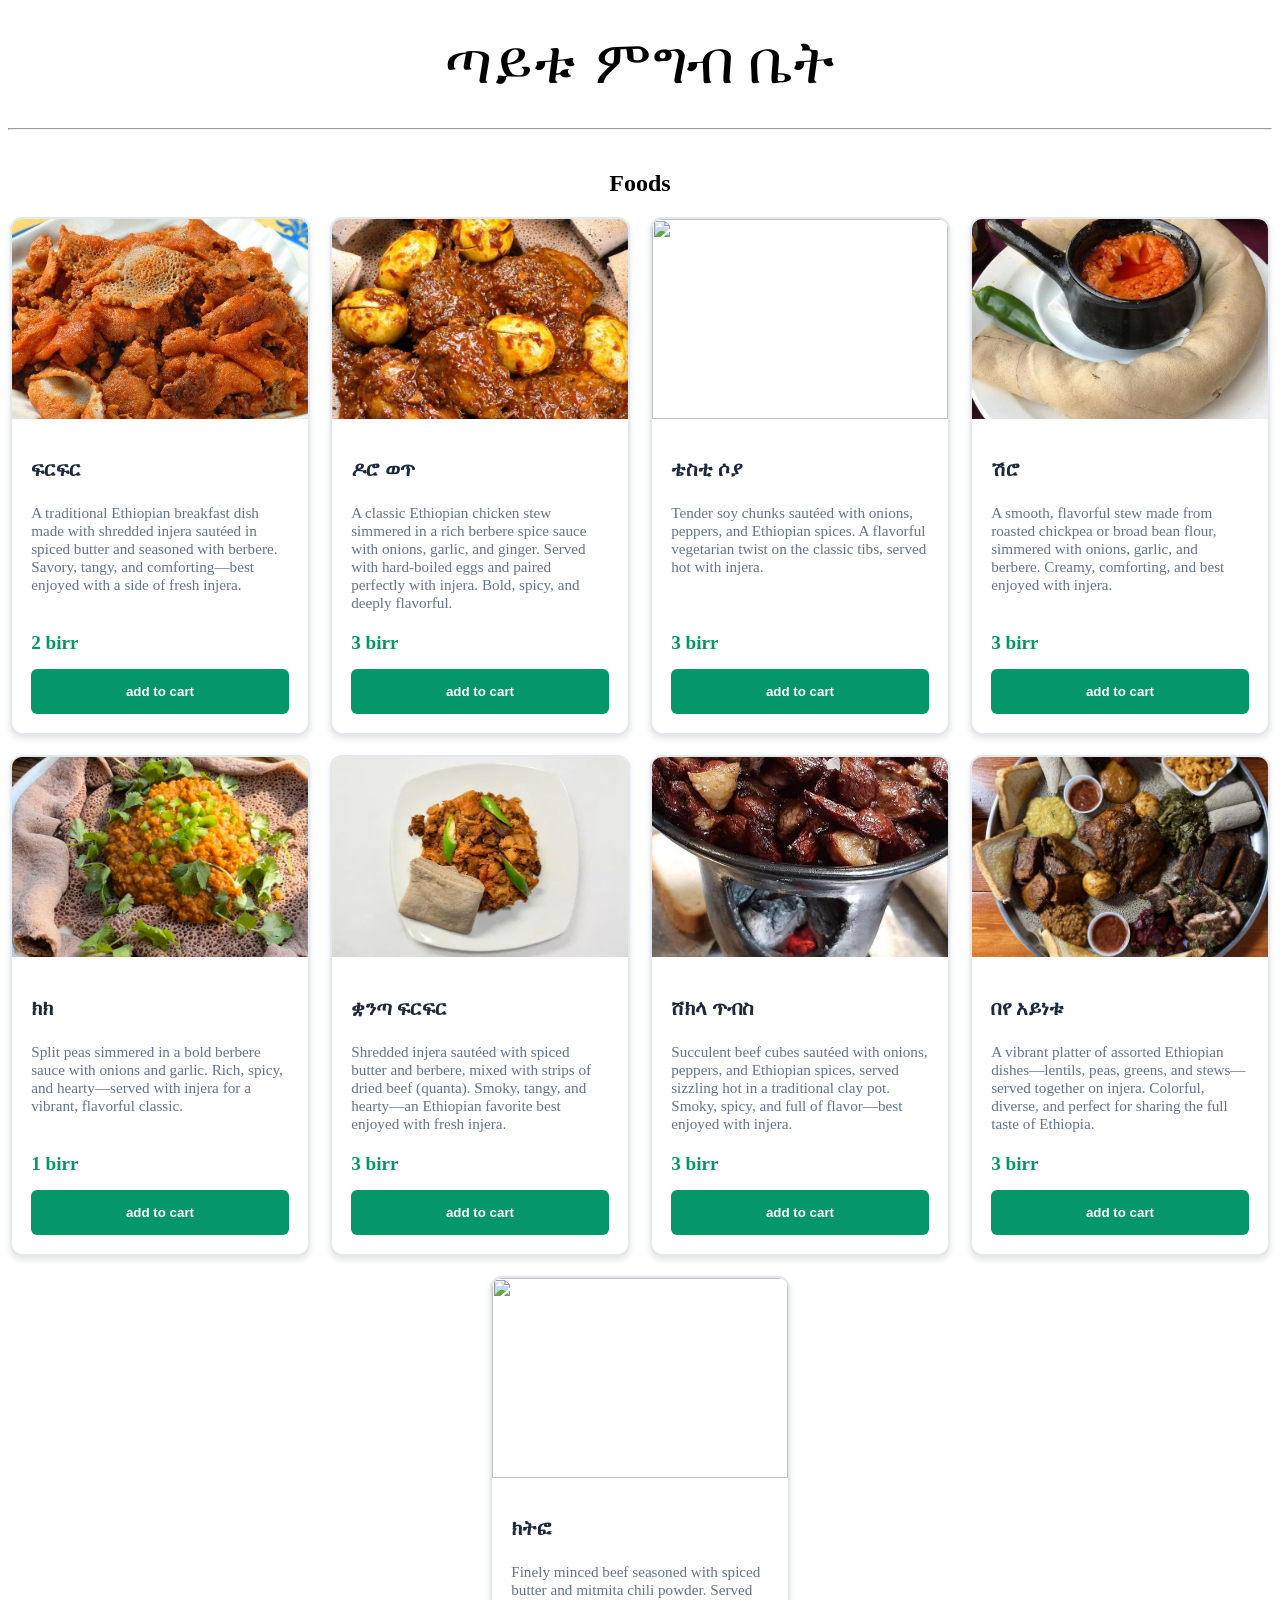
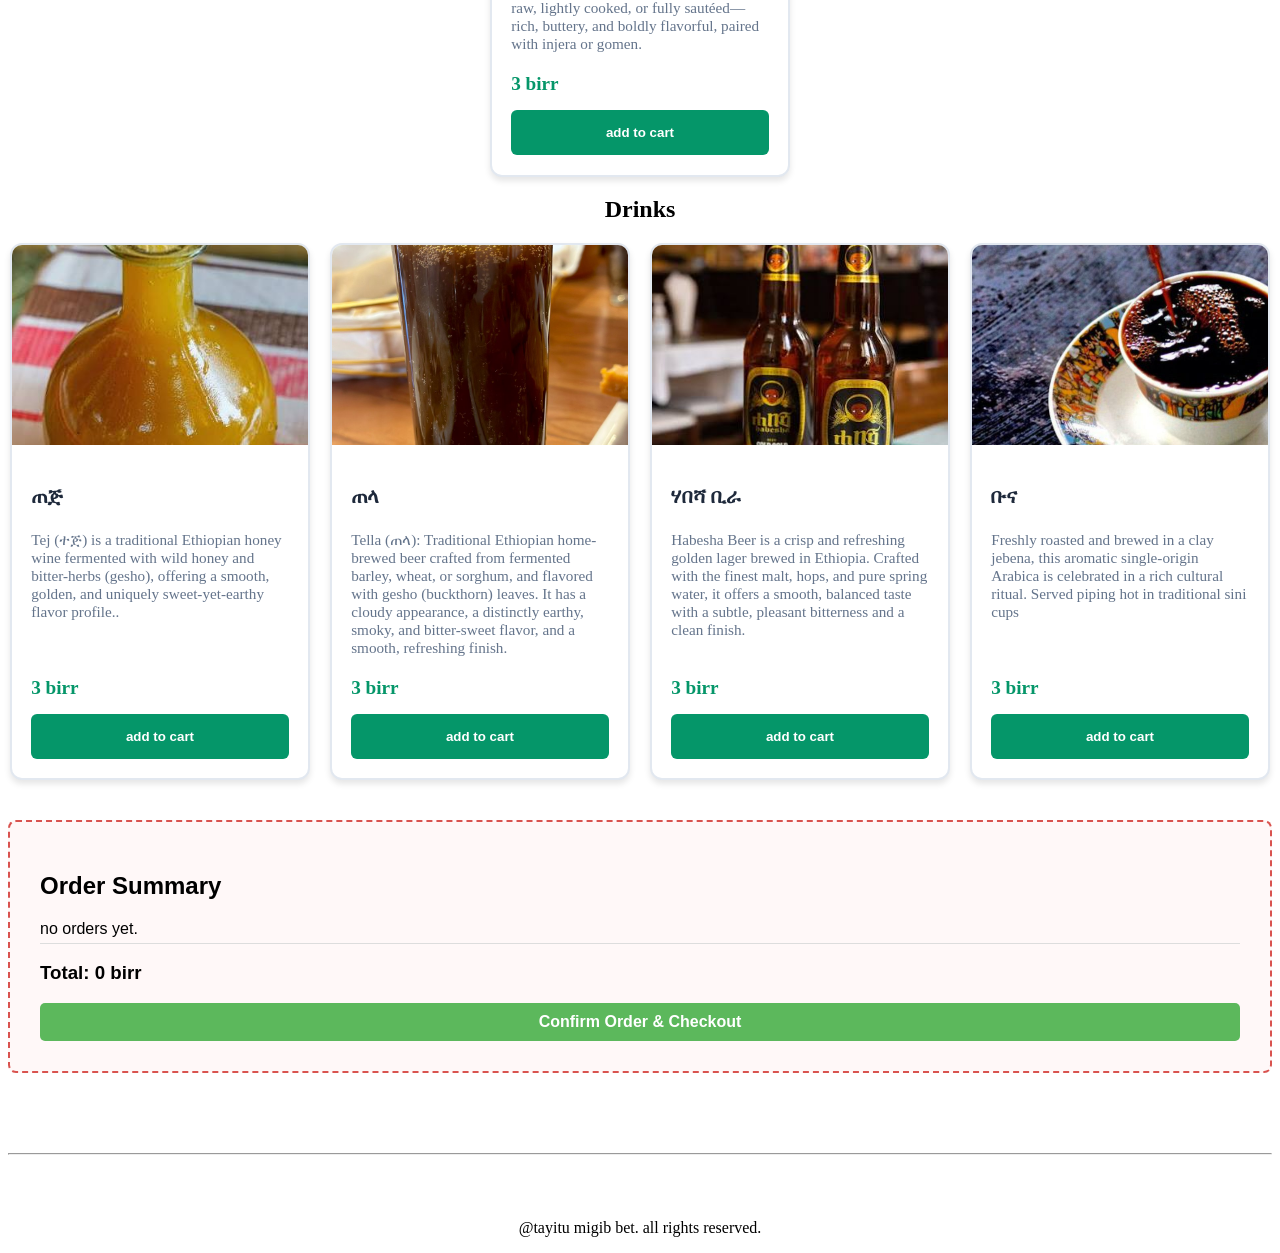
==== week1/food-menu/index.html @ c91660d2 "feat: add javascript to the existing food menu" ====
<!DOCTYPE html>
<html lang="en">
<head>
    <meta charset="UTF-8">
    <meta name="viewport" content="width=device-width, initial-scale=1.0">
    <title>food menu</title>
    <link rel="stylesheet" href="style.css">
</head>

<body>
    <header class="header">ጣይቱ ምግብ ቤት</header>
    
    <hr style="margin-bottom:20px; margin-top:20px;">
    
    <div class="food-header-container">
        
        <h2 class="food-header">Foods</h2>
    
    </div>

    <!-- food -->
    <main>  

        <div class="food-card">
                <img src="food_images/firfir.jpg">

                <div class="card-content">
                    <h3>ፍርፍር</h3>
                    <p>A traditional Ethiopian breakfast dish made with shredded injera
                        sautéed in spiced butter and seasoned with berbere. Savory, tangy, 
                        and comforting—best enjoyed with a side of fresh injera.</p>
                    <span class="price">2 birr</span>
                    <button class = "add-to-cart">add to cart</button>
                </div>
        </div>
        
        <!-- doro wet -->
        <div class="food-card">
                <img src="food_images/doro wet.jpg">

                <div class="card-content">
                    <h3>ዶሮ ወጥ</h3>
                    <p>A classic Ethiopian chicken stew simmered in a rich berbere spice sauce with onions, 
                        garlic, and ginger. Served with hard‑boiled eggs and paired perfectly with injera. 
                        Bold, spicy, and deeply flavorful.</p>
                    <span class="price">3 birr</span>
                    <button class = "add-to-cart">add to cart</button>

                </div>
        </div>

        <!-- testi soya -->
        <div class="food-card">
                <img src="food_images/Testi-Soya-Tibs.jpg">

                <div class="card-content">
                    <h3>ቴስቲ ሶያ</h3>
                    <p>  Tender soy chunks sautéed with onions, peppers, and Ethiopian spices. 
                        A flavorful vegetarian twist on the classic tibs, served hot with injera.</p>
                    <span class="price">3 birr</span>
                    <button class = "add-to-cart">add to cart</button>

                </div>
        </div>

        <!-- shiro -->
         <div class="food-card">
                <img src="food_images/shiro.jpg">

                <div class="card-content">
                    <h3>ሽሮ</h3>
                    <p>A smooth, flavorful stew made from roasted chickpea or broad bean flour, simmered with onions, garlic, and berbere.
                        Creamy, comforting, and best enjoyed with injera.</p>
                    <span class="price">3 birr</span>
                    <button class = "add-to-cart">add to cart</button>

                </div>
        </div>
        <!-- kik -->
         <div class="food-card">
                <img src="food_images/kik.jpg">

                <div class="card-content">
                    <h3>ክክ</h3>
                    <p>Split peas simmered in a bold berbere sauce with onions and garlic. Rich, spicy, and hearty—served with injera for a vibrant,
                       flavorful classic.</p>
                    <span class="price">1 birr</span>
                    <button class = "add-to-cart">add to cart</button>

                </div>
        </div>
        <!-- quanta fir fir -->
         <div class="food-card">
                <img src="food_images/quanta-firfirz.jpg">

                <div class="card-content">
                    <h3>ቋንጣ ፍርፍር</h3>
                    <p>Shredded injera sautéed with spiced butter and berbere, mixed with strips of dried beef (quanta). Smoky, tangy, and hearty—an 
                       Ethiopian favorite best enjoyed with fresh injera.</p>
                    <span class="price">3 birr</span>
                    <button class = "add-to-cart">add to cart</button>

                </div>
        </div>
        
        <!-- shekla tibs -->
        <div class="food-card">
                <img src="food_images/shekla-tibs.jpg">

                <div class="card-content">
                    <h3>ሸክላ ጥብስ</h3>
                    <p>Succulent beef cubes sautéed with onions, peppers, and Ethiopian spices, served sizzling hot in a traditional clay pot. Smoky, spicy, 
                       and full of flavor—best enjoyed with injera.</p>
                    <span class="price">3 birr</span>
                    <button class = "add-to-cart">add to cart</button>

                </div>
        </div>

        <!-- beyeaynetu -->
        <div class="food-card">
                <img src="food_images/beye_aynetu.jpg">

                <div class="card-content">
                    <h3>በየ አይነቱ</h3>
                    <p>A vibrant platter of assorted Ethiopian dishes—lentils, peas, greens, and stews—served together on injera. Colorful, diverse, 
                        and perfect for sharing the full taste of Ethiopia.</p>
                    <span class="price">3 birr</span>
                    <button class = "add-to-cart">add to cart</button>

                </div>
        </div>

        <div class="food-card">
                <img src="food_images/kitfo.jpg">

                <div class="card-content">
                    <h3>ክትፎ</h3>
                    <p>Finely minced beef seasoned with spiced butter and mitmita chili powder. Served raw, lightly cooked, or fully sautéed—rich, 
                       buttery, and boldly flavorful, paired with injera or gomen.</p>
                    <span class="price">3 birr</span>
                    <button class = "add-to-cart">add to cart</button>

                </div>
        </div>

    </main>
    

    <div class="food-header-container">
        
        <h2 class="drinks-header">Drinks</h2>
    
    </div>

    <!-- drinks -->
    <main>  

        <!-- ተጅ -->
        <div class="food-card">
                <img src="drinks images/tej.jpg">

                <div class="card-content">
                    <h3>ጠጅ</h3>
                    <p>Tej (ተጅ) is a traditional Ethiopian honey wine fermented with wild honey and bitter-herbs (gesho),
                        offering a smooth, golden, and uniquely sweet-yet-earthy flavor profile..</p>
                    <span class="price">3 birr</span>
                    <button class = "add-to-cart">add to cart</button>

                </div>
        </div>

       <!-- ጠላ -->
        <div class="food-card">
                <img src="drinks images/tela.jpg">

                <div class="card-content">
                    <h3>ጠላ</h3>
                    <p>Tella (ጠላ): Traditional Ethiopian home-brewed beer crafted from fermented barley, wheat, or sorghum,
                        and flavored with gesho (buckthorn) leaves. It has a cloudy appearance, a distinctly earthy, smoky, 
                        and bitter-sweet flavor, and a smooth, refreshing finish.</p>
                    <span class="price">3 birr</span>
                    <button class = "add-to-cart">add to cart</button>

                </div>
        </div>

        <!-- ቢራ -->
        <div class="food-card">
                <img src="drinks images/Habesha beer.jpg">

                <div class="card-content">
                    <h3>ሃበሻ ቢራ</h3>
                    <p>Habesha Beer is a crisp and refreshing golden lager brewed in Ethiopia. Crafted with the finest malt, hops, 
                        and pure spring water, it offers a smooth, balanced taste with a subtle, pleasant bitterness and a clean finish.
                    </p>

                    <span class="price">3 birr</span>
                    <button class = "add-to-cart">add to cart</button>

                </div>
        </div>

        <!-- ቡና -->
        <div class="food-card">
                <img src="drinks images/coffee.jpg">

                <div class="card-content">
                    <h3>ቡና</h3>
                    <p> Freshly roasted and brewed in a clay jebena, this aromatic single-origin Arabica is celebrated in a rich cultural ritual. 
                        Served piping hot in traditional sini cups</p>
                    <span class="price">3 birr</span>
                    <button class = "add-to-cart">add to cart</button>

                </div>
        </div>

    </main>
    
    
    <section id="order-summary">
        <h2>Order Summary</h2>

        <ul id="selected-items-list">
            <li class="summary-item">
                no orders yet.
            </li>
        </ul>

        <h3>Total: <span id="order-total">0</span> birr</h3>
        <div id="discount-notice"></div>
        <button id="checkout-btn">Confirm Order & Checkout</button>
    </section>

    <div id="notification" class="notification">Item Added Successfully!</div>


    <footer class="footer">
        <hr style="margin-bottom:10px">
        <p class="footer"> @tayitu migib bet. all rights reserved.</p> 
    </footer>

<script src="script.js"></script>
</body>
</html>
---- week1/food-menu/style.css ----
*{
    margin-left: 2;
    margin-right: 2;
    box-sizing: border-box;
}
main{
    display:flex;
    flex-wrap: wrap; 
    justify-content: center;
    gap: 20px;
}
.header{
    height: 100px;
    text-align: center;
    padding-top: 20px;
    font-size: 60px;
    font-family: 'Gill Sans', 'Gill Sans MT', Calibri, 'Trebuchet MS', sans-serif;
}
.food-header-container{
    display: flex;
    justify-content: center;
}

.food-card {
    background-color: #ffffff;
    border: 2px solid #e2e8f0;
    border-radius: 12px;
    overflow: hidden;
    display: flex;
    flex-direction: column;
    max-width: 300px;
    width:300px;
    box-shadow: 0 4px 6px rgba(0, 0, 0, 0.1); 
    transition: transform 0.3s ease, box-shadow 0.3s ease; 
}

.food-card:hover{
    transform: translate(-5px, -5px);
    box-shadow: 0 10px 20px rgba(0, 0, 0, 0.15); 
    
}
.food-card img {
    width: 100%;
    height: 200px;
    object-fit: cover;
}

.card-content {
    padding: 1.2rem;
    display: flex;
    flex-direction: column;
    flex: 1;
}

.card-content h3 {
    font-size: 1.25rem;
    margin-bottom: 0.5rem;
    color: #1e293b;
}
.card-content p {
    color: #64748b;
    font-size: 0.95rem;
    margin-bottom: 1.25rem;
    flex: 1;
}
.price {
    font-size: 1.2rem;
    font-weight: 700;
    color: #059669;
}
.add-to-cart{
    height: 45px;
    margin-top: 15px;
    border-radius: 6px;
    background-color: #059669;
    border: none;
    color: white;
    font-weight: 600;
    transition: ease 0.3 tr;
}
.add-to-cart:hover{
    background-color: #34b58c;
}

#order-summary {
    width: 100%;
    max-width: 100%;
    margin: 40px 0;
    padding: 30px;
    border: 2px dashed #d9534f;
    border-radius: 8px;
    background: #fff8f8;
    font-family: sans-serif;
    box-sizing: border-box;
}

#selected-items-list {
    list-style-type: none;
    padding: 0;
}

.summary-item {
    display: flex;
    justify-content: space-between;
    align-items: center;
    margin: 10px 0;
    border-bottom: 1px solid #ddd;
    padding-bottom: 5px;
}

.summary-actions {
    display: flex;
    align-items: center;
}

.qty-btn {
    padding: 2px 6px;
    cursor: pointer;
    background-color: #f1f5f9;
    border: 1px solid #cbd5e1;
    border-radius: 3px;
}

.qty-display {
    margin: 0 5px;
    font-weight: bold;
}

.remove-btn {
    margin-left: 10px;
    background: red;
    color: white;
    border: none;
    padding: 3px 8px;
    border-radius: 3px;
    cursor: pointer;
}

#discount-notice {
    color: green;
    font-weight: bold;
    margin-bottom: 10px;
}

#checkout-btn {
    padding: 10px 20px;
    background-color: #5cb85c;
    color: white;
    border: none;
    border-radius: 5px;
    cursor: pointer;
    font-size: 16px;
    font-weight: bold;
    width: 100%;
}

#checkout-btn:hover {
    background-color: #4cae4c;
}

.footer{
    text-align: center;
    padding-top: 2rem;
    margin-top: 2rem;
}

.notification {
    position: fixed;
    top: 20px;
    right: 20px;
    background-color: #4CAF50; /* Green success color */
    color: white;
    padding: 12px 20px;
    border-radius: 6px;
    font-size: 14px;
    font-weight: bold;
    box-shadow: 0 4px 6px rgba(0, 0, 0, 0.1);
    opacity: 0;
    pointer-events: none;
    transition: opacity 0.3s ease, transform 0.3s ease;
    transform: translateY(-20px);
    z-index: 1000;
}

.notification.show {
    opacity: 1;
    pointer-events: auto;
    transform: translateY(0);
}
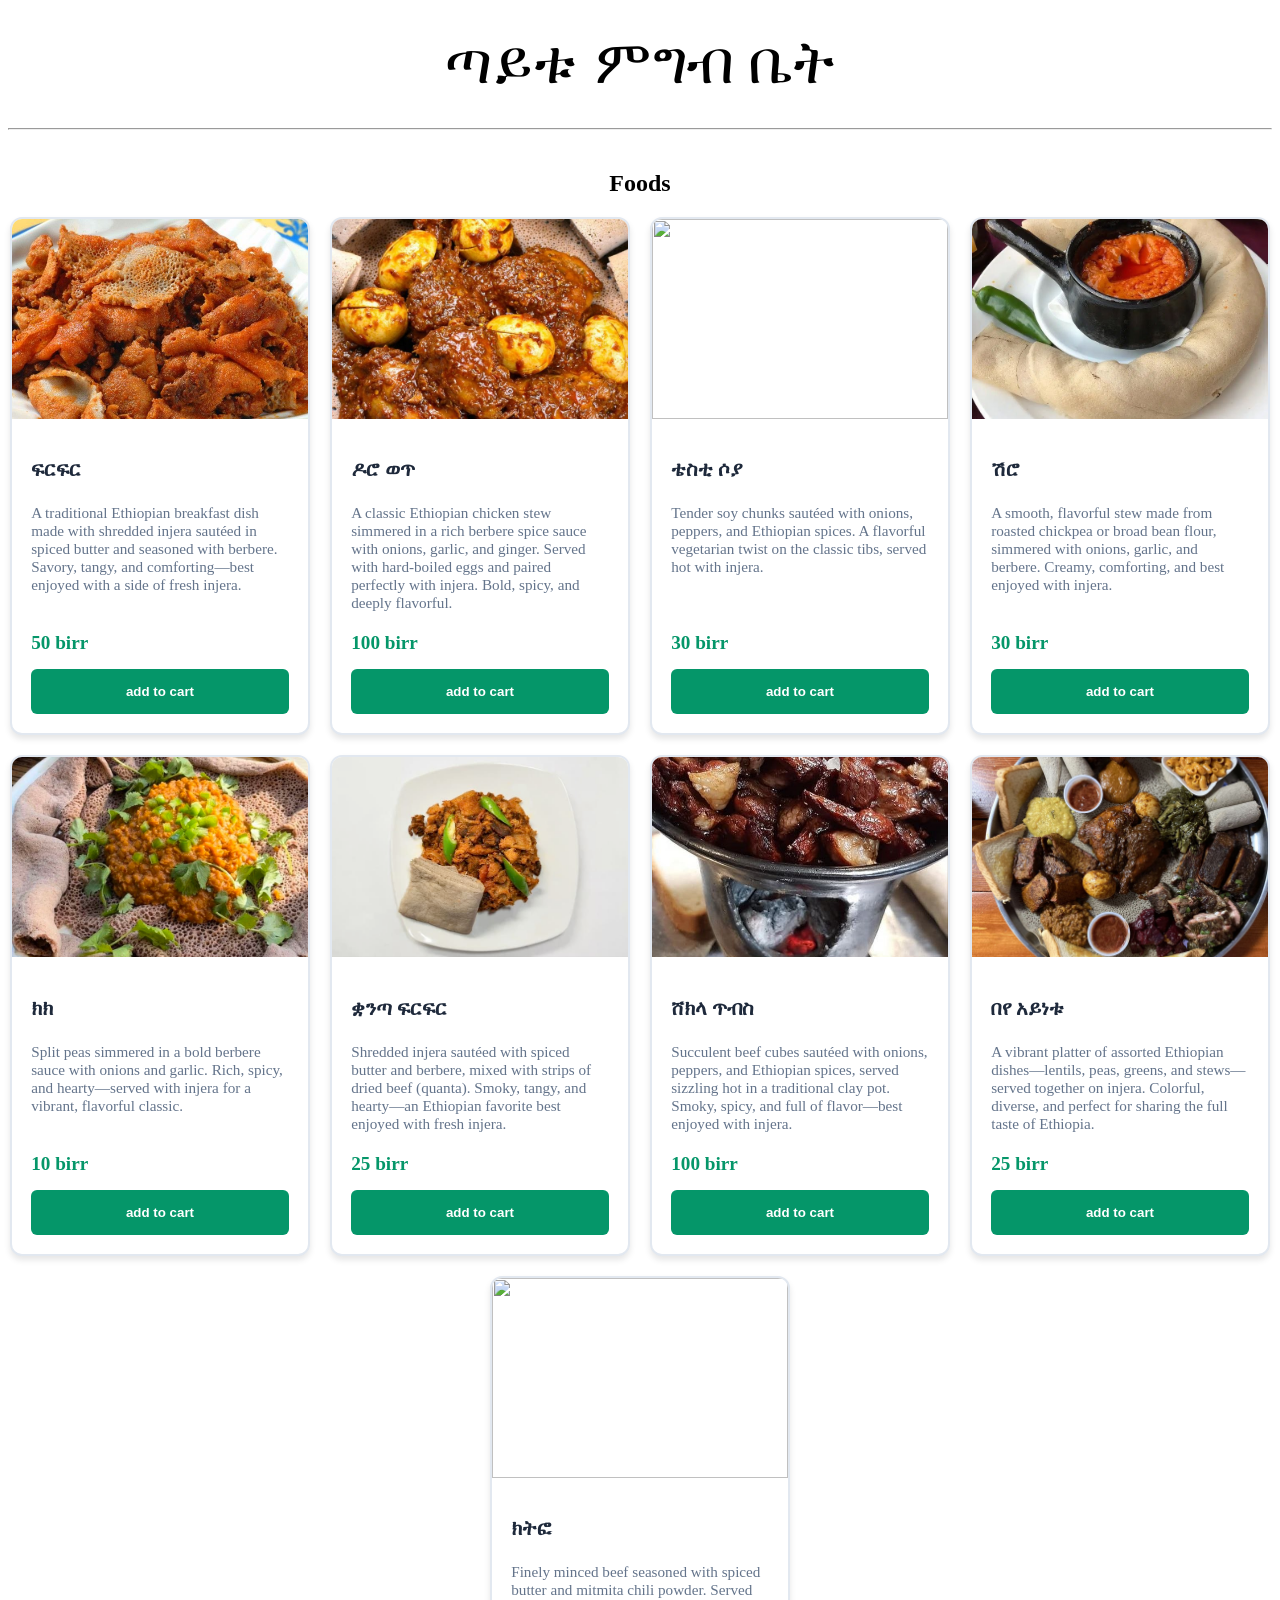
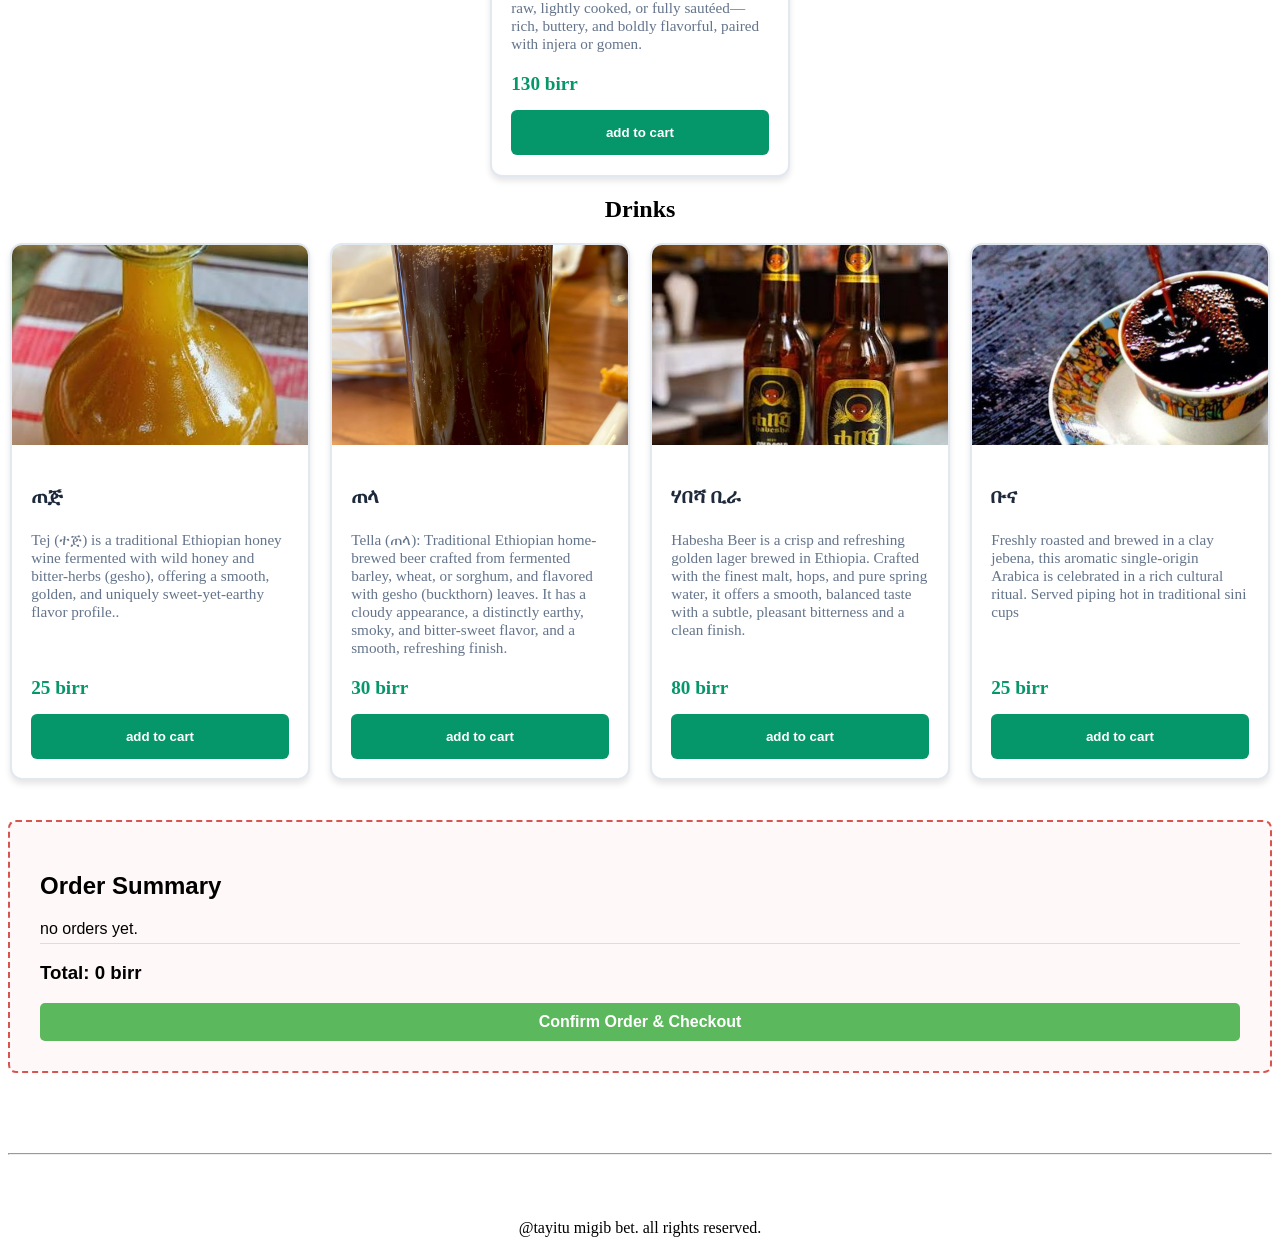
==== commit ef467178: "fix: update the price of items" ====
--- a/week1/food-menu/index.html
+++ b/week1/food-menu/index.html
@@ -29,7 +29,7 @@
                     <p>A traditional Ethiopian breakfast dish made with shredded injera
                         sautéed in spiced butter and seasoned with berbere. Savory, tangy, 
                         and comforting—best enjoyed with a side of fresh injera.</p>
-                    <span class="price">2 birr</span>
+                    <span class="price">50 birr</span>
                     <button class = "add-to-cart">add to cart</button>
                 </div>
         </div>
@@ -43,7 +43,7 @@
                     <p>A classic Ethiopian chicken stew simmered in a rich berbere spice sauce with onions, 
                         garlic, and ginger. Served with hard‑boiled eggs and paired perfectly with injera. 
                         Bold, spicy, and deeply flavorful.</p>
-                    <span class="price">3 birr</span>
+                    <span class="price">100 birr</span>
                     <button class = "add-to-cart">add to cart</button>
 
                 </div>
@@ -57,7 +57,7 @@
                     <h3>ቴስቲ ሶያ</h3>
                     <p>  Tender soy chunks sautéed with onions, peppers, and Ethiopian spices. 
                         A flavorful vegetarian twist on the classic tibs, served hot with injera.</p>
-                    <span class="price">3 birr</span>
+                    <span class="price">30 birr</span>
                     <button class = "add-to-cart">add to cart</button>
 
                 </div>
@@ -71,7 +71,7 @@
                     <h3>ሽሮ</h3>
                     <p>A smooth, flavorful stew made from roasted chickpea or broad bean flour, simmered with onions, garlic, and berbere.
                         Creamy, comforting, and best enjoyed with injera.</p>
-                    <span class="price">3 birr</span>
+                    <span class="price">30 birr</span>
                     <button class = "add-to-cart">add to cart</button>
 
                 </div>
@@ -84,7 +84,7 @@
                     <h3>ክክ</h3>
                     <p>Split peas simmered in a bold berbere sauce with onions and garlic. Rich, spicy, and hearty—served with injera for a vibrant,
                        flavorful classic.</p>
-                    <span class="price">1 birr</span>
+                    <span class="price">10 birr</span>
                     <button class = "add-to-cart">add to cart</button>
 
                 </div>
@@ -97,7 +97,7 @@
                     <h3>ቋንጣ ፍርፍር</h3>
                     <p>Shredded injera sautéed with spiced butter and berbere, mixed with strips of dried beef (quanta). Smoky, tangy, and hearty—an 
                        Ethiopian favorite best enjoyed with fresh injera.</p>
-                    <span class="price">3 birr</span>
+                    <span class="price">25 birr</span>
                     <button class = "add-to-cart">add to cart</button>
 
                 </div>
@@ -111,7 +111,7 @@
                     <h3>ሸክላ ጥብስ</h3>
                     <p>Succulent beef cubes sautéed with onions, peppers, and Ethiopian spices, served sizzling hot in a traditional clay pot. Smoky, spicy, 
                        and full of flavor—best enjoyed with injera.</p>
-                    <span class="price">3 birr</span>
+                    <span class="price">100 birr</span>
                     <button class = "add-to-cart">add to cart</button>
 
                 </div>
@@ -125,7 +125,7 @@
                     <h3>በየ አይነቱ</h3>
                     <p>A vibrant platter of assorted Ethiopian dishes—lentils, peas, greens, and stews—served together on injera. Colorful, diverse, 
                         and perfect for sharing the full taste of Ethiopia.</p>
-                    <span class="price">3 birr</span>
+                    <span class="price">25 birr</span>
                     <button class = "add-to-cart">add to cart</button>
 
                 </div>
@@ -138,7 +138,7 @@
                     <h3>ክትፎ</h3>
                     <p>Finely minced beef seasoned with spiced butter and mitmita chili powder. Served raw, lightly cooked, or fully sautéed—rich, 
                        buttery, and boldly flavorful, paired with injera or gomen.</p>
-                    <span class="price">3 birr</span>
+                    <span class="price">130 birr</span>
                     <button class = "add-to-cart">add to cart</button>
 
                 </div>
@@ -164,7 +164,7 @@
                     <h3>ጠጅ</h3>
                     <p>Tej (ተጅ) is a traditional Ethiopian honey wine fermented with wild honey and bitter-herbs (gesho),
                         offering a smooth, golden, and uniquely sweet-yet-earthy flavor profile..</p>
-                    <span class="price">3 birr</span>
+                    <span class="price">25 birr</span>
                     <button class = "add-to-cart">add to cart</button>
 
                 </div>
@@ -179,7 +179,7 @@
                     <p>Tella (ጠላ): Traditional Ethiopian home-brewed beer crafted from fermented barley, wheat, or sorghum,
                         and flavored with gesho (buckthorn) leaves. It has a cloudy appearance, a distinctly earthy, smoky, 
                         and bitter-sweet flavor, and a smooth, refreshing finish.</p>
-                    <span class="price">3 birr</span>
+                    <span class="price">30 birr</span>
                     <button class = "add-to-cart">add to cart</button>
 
                 </div>
@@ -195,7 +195,7 @@
                         and pure spring water, it offers a smooth, balanced taste with a subtle, pleasant bitterness and a clean finish.
                     </p>
 
-                    <span class="price">3 birr</span>
+                    <span class="price">80 birr</span>
                     <button class = "add-to-cart">add to cart</button>
 
                 </div>
@@ -209,7 +209,7 @@
                     <h3>ቡና</h3>
                     <p> Freshly roasted and brewed in a clay jebena, this aromatic single-origin Arabica is celebrated in a rich cultural ritual. 
                         Served piping hot in traditional sini cups</p>
-                    <span class="price">3 birr</span>
+                    <span class="price">25 birr</span>
                     <button class = "add-to-cart">add to cart</button>
 
                 </div>
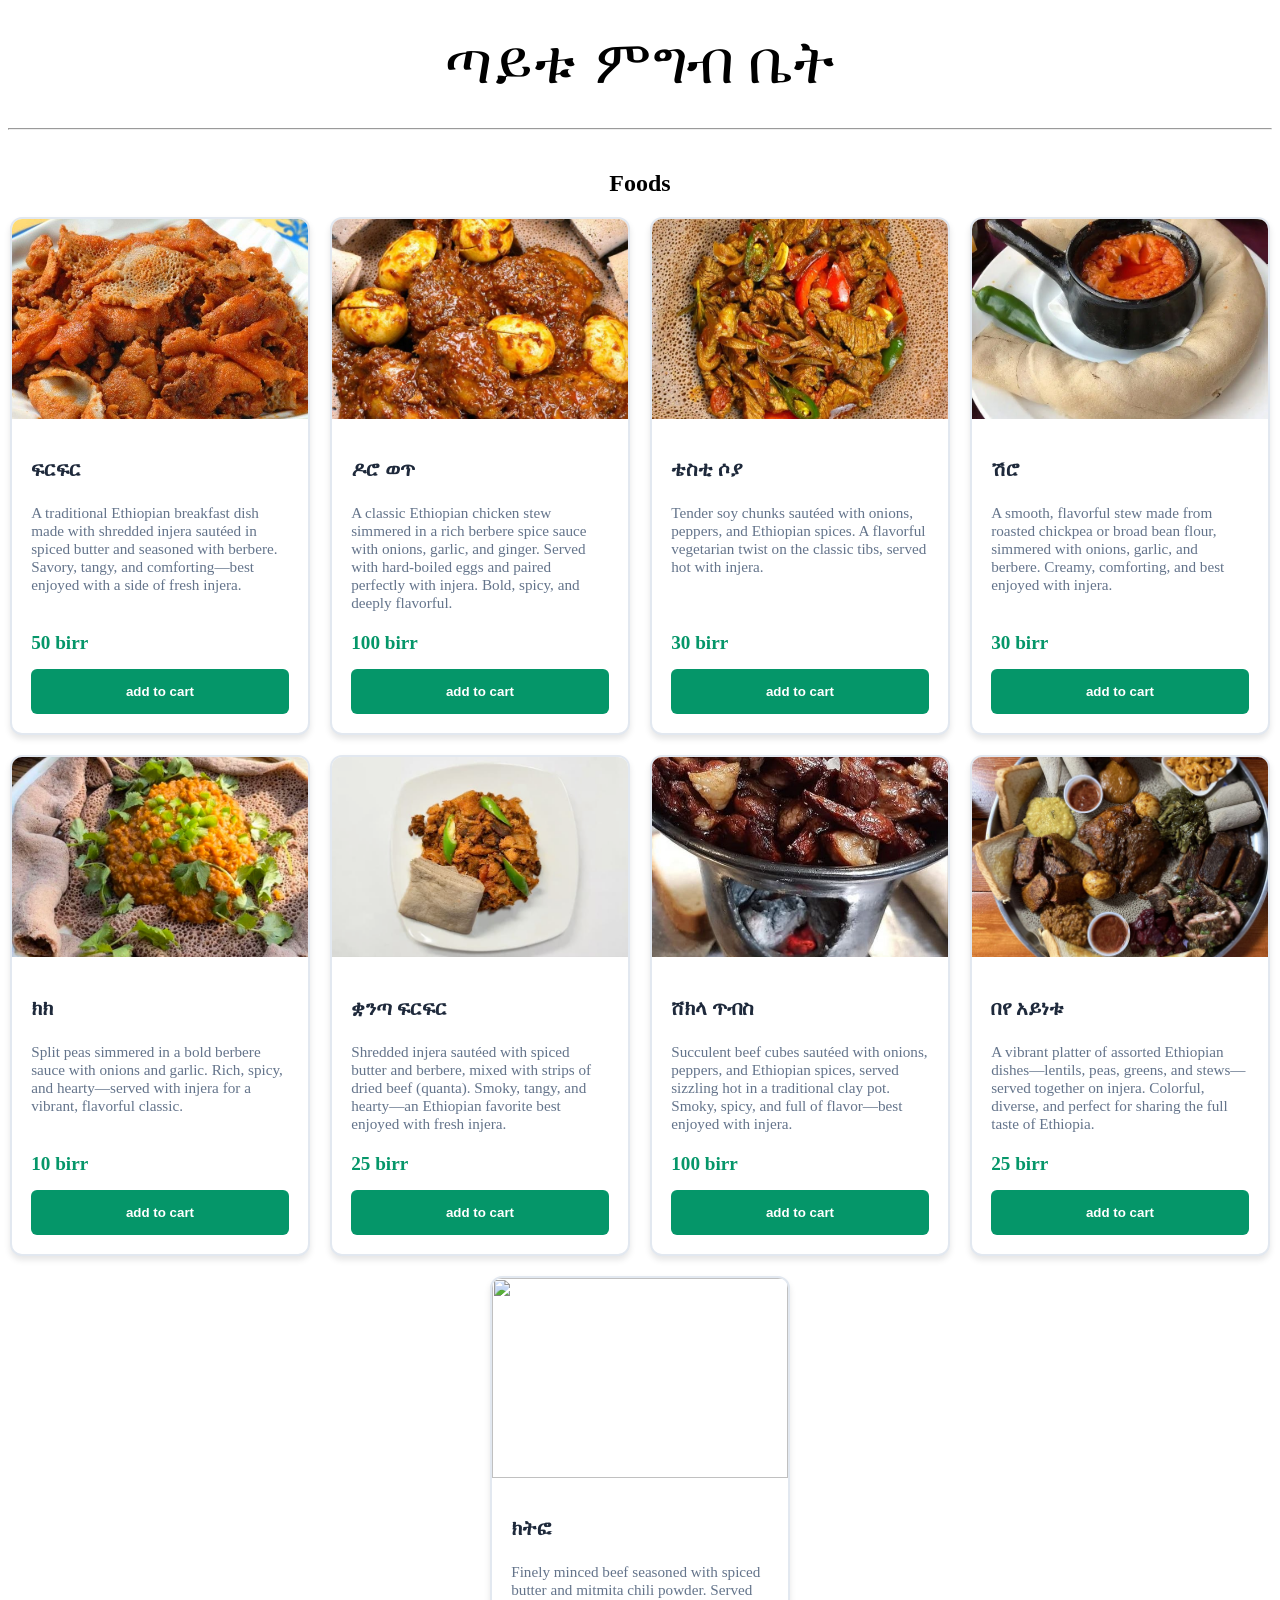
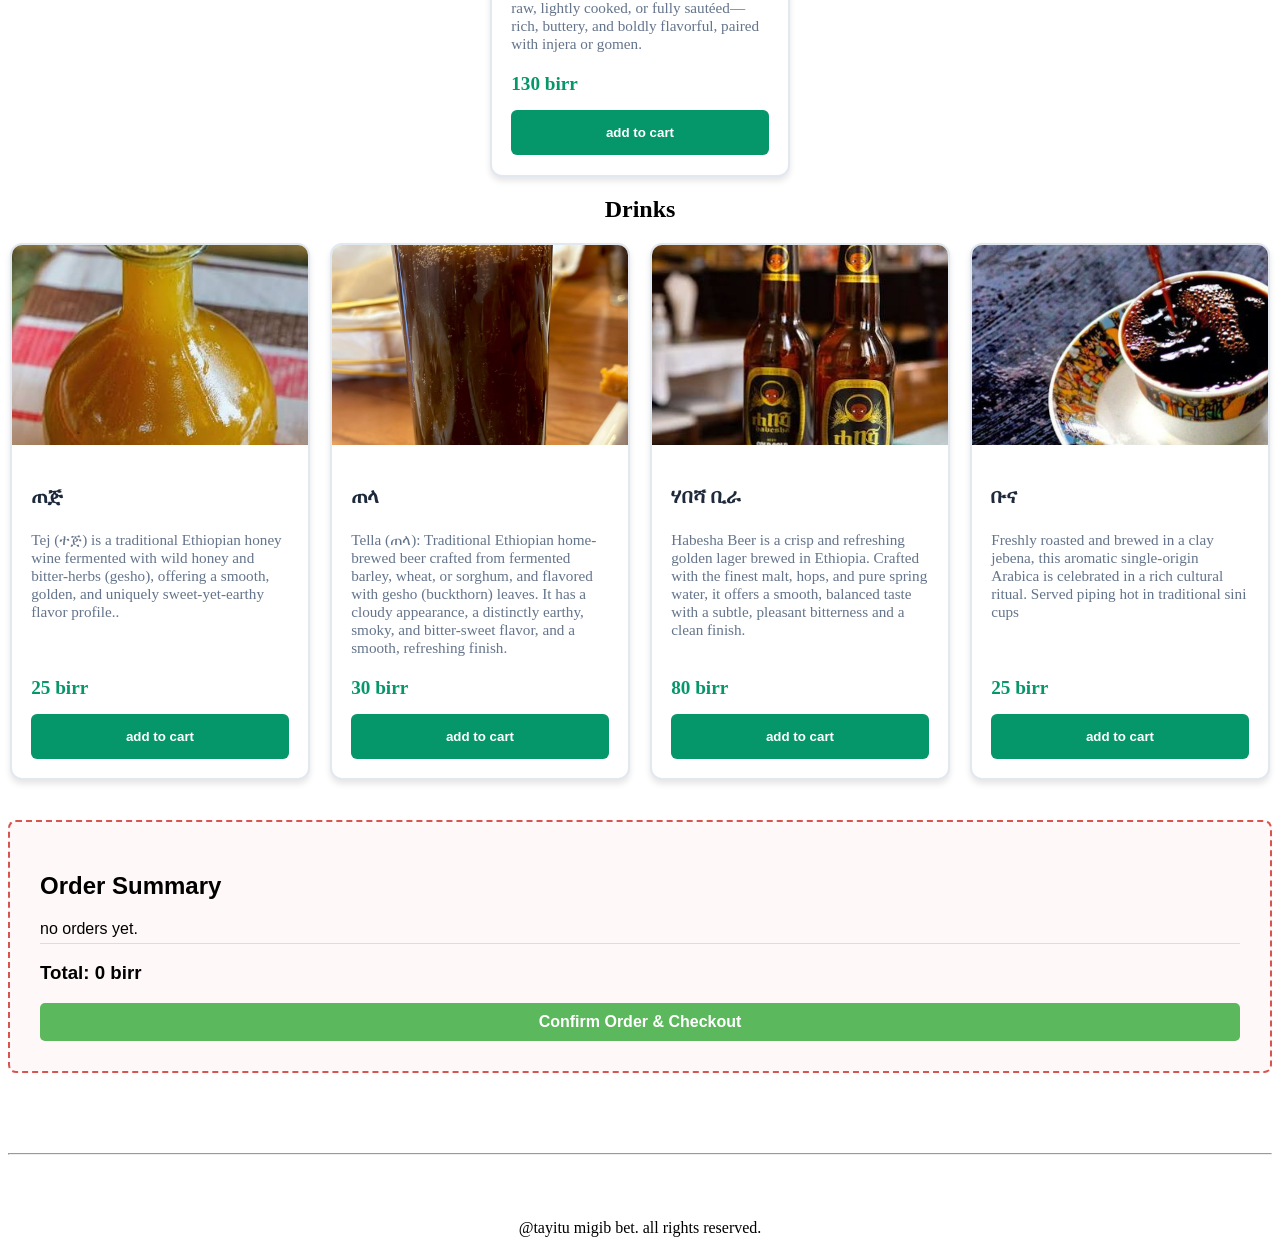
==== commit 1d2714bd: "fix" ====
--- a/week1/food-menu/index.html
+++ b/week1/food-menu/index.html
@@ -51,7 +51,7 @@
 
         <!-- testi soya -->
         <div class="food-card">
-                <img src="food_images/Testi-Soya-Tibs.jpg">
+                <img src="food_images/testi-soya-tibs.jpg">
 
                 <div class="card-content">
                     <h3>ቴስቲ ሶያ</h3>
